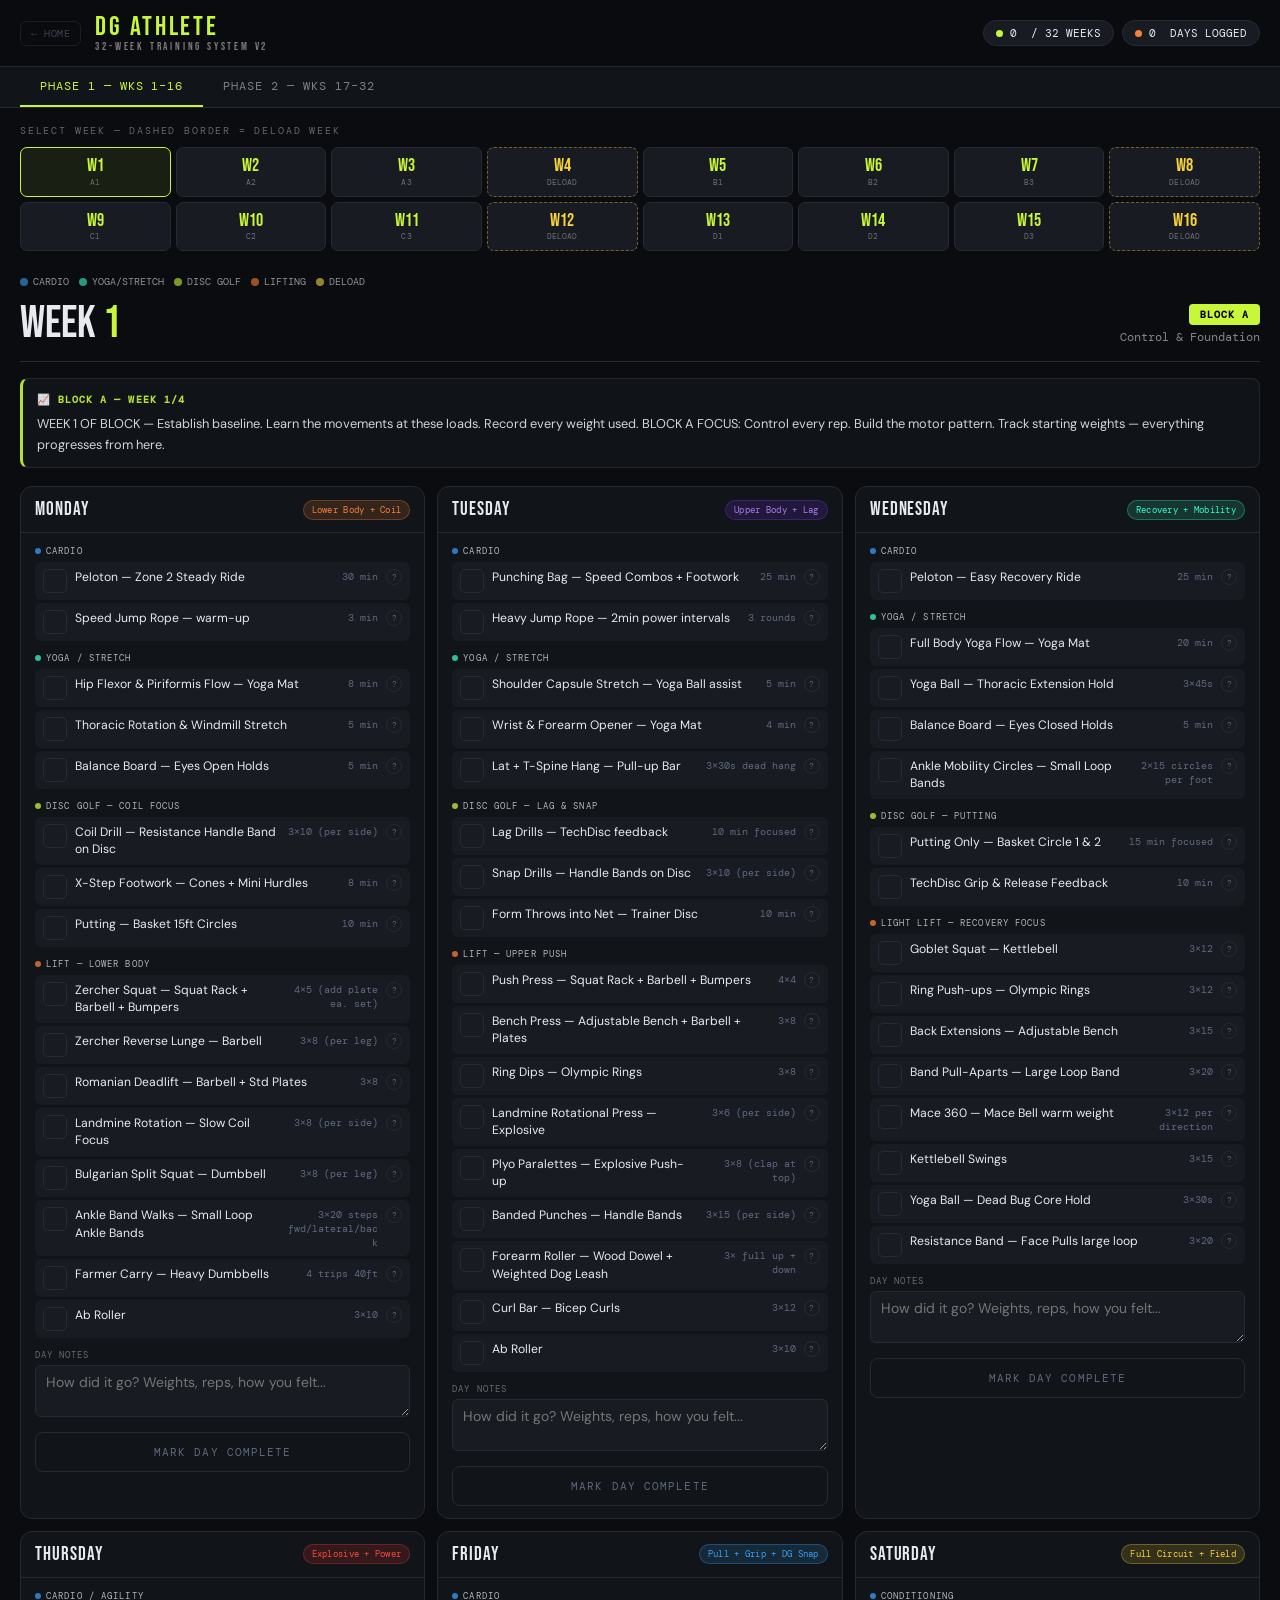
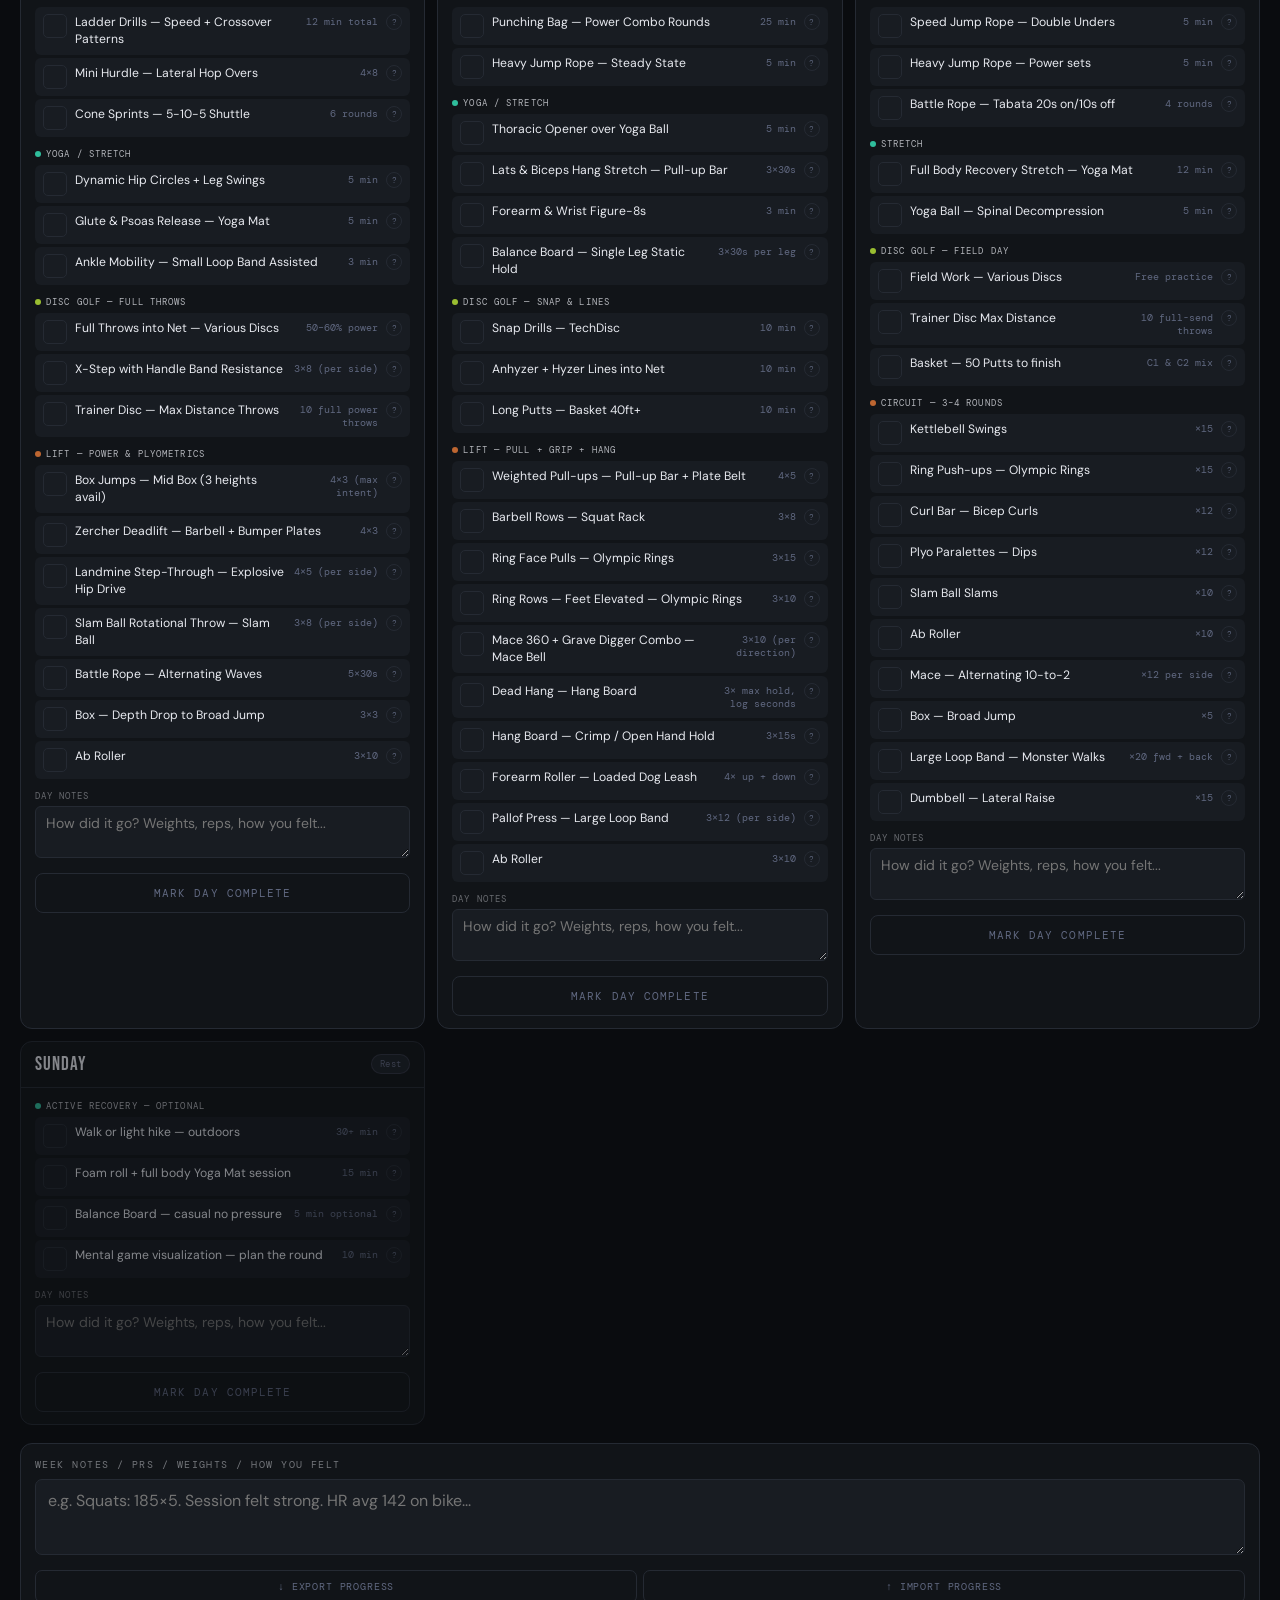
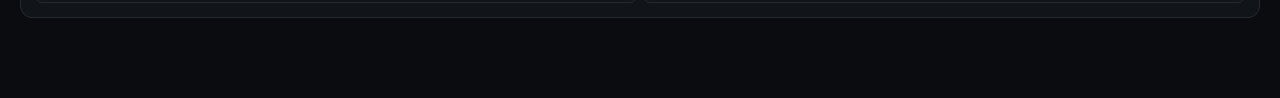
==== dg-athlete.html @ ab30f04f "next big changes" ====
<!DOCTYPE html>
<html lang="en">
<head>
<meta charset="UTF-8"/>
<meta name="viewport" content="width=device-width, initial-scale=1.0"/>
<title>DG ATHLETE — 32-Week Training System</title>
<link rel="stylesheet" href="css/base.css"/>
<style>
  /* DG theme — lime green (default, no overrides needed) */
</style>
</head>
<body>
<header>
  <div class="header-left">
    <a class="back-link" href="index.html">← HOME</a>
    <div class="logo">DG ATHLETE<span>32-WEEK TRAINING SYSTEM v2</span></div>
  </div>
  <div class="header-stats">
    <div class="stat-pill"><span class="dot"></span><span id="weeksDone">0</span>&nbsp;/ 32 WEEKS</div>
    <div class="stat-pill"><span class="dot r"></span><span id="daysDone">0</span>&nbsp;DAYS LOGGED</div>
  </div>
</header>
<div class="phase-nav">
  <div class="phase-tab active" onclick="setPhase(0)">PHASE 1 — WKS 1–16</div>
  <div class="phase-tab" onclick="setPhase(1)">PHASE 2 — WKS 17–32</div>
</div>
<div class="week-grid-wrap">
  <div class="section-label">SELECT WEEK — dashed border = deload week</div>
  <div class="week-grid" id="weekGrid"></div>
</div>
<div class="legend">
  <div class="leg-item"><div class="leg-dot" style="background:var(--cardio)"></div>CARDIO</div>
  <div class="leg-item"><div class="leg-dot" style="background:var(--yoga)"></div>YOGA/STRETCH</div>
  <div class="leg-item"><div class="leg-dot" style="background:var(--dg)"></div>DISC GOLF</div>
  <div class="leg-item"><div class="leg-dot" style="background:var(--lift)"></div>LIFTING</div>
  <div class="leg-item"><div class="leg-dot" style="background:var(--yellow)"></div>DELOAD</div>
</div>
<div class="content-area" id="contentArea"></div>
<div class="toast" id="toast"></div>
<div class="modal-overlay" id="infoModal" onclick="if(event.target===this)closeModal()">
  <div class="modal-box">
    <button class="modal-close" onclick="closeModal()">✕</button>
    <div class="modal-ex-name" id="modalName"></div>
    <div class="modal-ex-sets" id="modalSets"></div>
    <a class="modal-yt-link" id="modalYT" target="_blank" rel="noopener">▶ SEARCH YOUTUBE — HOW TO DO THIS</a>
  </div>
</div>
<script src="js/engine.js"></script>
<script src="js/dg-days.js"></script>
<script src="js/app.js"></script>
<script>
  init({
    storageKey: 'dgAthlete_v2',
    exportFilename: 'dg_athlete_progress.json',
  });
</script>
</body>
</html>
---- css/base.css ----
@import url('https://fonts.googleapis.com/css2?family=Bebas+Neue&family=DM+Mono:wght@400;500&family=DM+Sans:wght@300;400;500;600&display=swap');

/* ================================================================
   CSS VARIABLES — override accent cluster in each athlete page
================================================================ */
:root {
  --bg:#0a0c0f;--surface:#111418;--surface2:#181c22;--border:#252a33;
  --accent:#c8f73a;--accent2:#3af7c8;--accent3:#f7823a;--accent4:#7a3af7;
  --text:#e8eaf0;--muted:#606880;--red:#f74a3a;--yellow:#f7d23a;
  --cardio:#3a9ef7;--yoga:#3af7c8;--dg:#c8f73a;--lift:#f7823a;
  /* accent-lo / accent-bd: subtle tints — override these per theme */
  --accent-lo:rgba(200,247,58,.08);
  --accent-bd:rgba(200,247,58,.25);
}

*{box-sizing:border-box;margin:0;padding:0}
html{scroll-behavior:smooth}
body{background:var(--bg);color:var(--text);font-family:'DM Sans',sans-serif;min-height:100vh;overflow-x:hidden}

/* ── HEADER ── */
header{display:flex;align-items:center;justify-content:space-between;padding:14px 20px;border-bottom:1px solid var(--border);position:sticky;top:0;z-index:100;background:rgba(10,12,15,0.97);backdrop-filter:blur(10px);gap:12px}
.header-left{display:flex;align-items:center;gap:14px;flex-shrink:0}
.back-link{font-family:'DM Mono',monospace;font-size:.65rem;color:var(--muted);text-decoration:none;opacity:.6;transition:.2s;white-space:nowrap;letter-spacing:.05em;border:1px solid var(--border);padding:5px 10px;border-radius:6px}
.back-link:hover{opacity:1;color:var(--accent);border-color:var(--accent)}
.logo{font-family:'Bebas Neue',cursive;font-size:1.7rem;letter-spacing:.1em;color:var(--accent);line-height:1;flex-shrink:0}
.logo span{color:var(--text);font-size:.7rem;display:block;letter-spacing:.25em;opacity:.5}
.header-stats{display:flex;gap:8px;flex-wrap:wrap;justify-content:flex-end}
.stat-pill{background:var(--surface2);border:1px solid var(--border);border-radius:100px;padding:5px 12px;font-family:'DM Mono',monospace;font-size:.7rem;display:flex;align-items:center;gap:7px;white-space:nowrap}
.stat-pill .dot{width:7px;height:7px;border-radius:50%;background:var(--accent);flex-shrink:0}
.stat-pill .dot.r{background:var(--accent3)}

/* ── PHASE NAV ── */
.phase-nav{display:flex;padding:0 20px;border-bottom:1px solid var(--border);background:var(--surface);overflow-x:auto;-webkit-overflow-scrolling:touch}
.phase-tab{padding:11px 20px;font-family:'DM Mono',monospace;font-size:.75rem;letter-spacing:.08em;cursor:pointer;border-bottom:2px solid transparent;transition:.2s;opacity:.5;text-transform:uppercase;user-select:none;white-space:nowrap;flex-shrink:0}
.phase-tab.active{opacity:1;border-bottom-color:var(--accent);color:var(--accent)}
.phase-tab:hover{opacity:.8}

/* ── WEEK GRID ── */
.week-grid-wrap{padding:16px 20px}
.section-label{font-family:'DM Mono',monospace;font-size:.63rem;letter-spacing:.18em;opacity:.4;text-transform:uppercase;margin-bottom:10px}
.week-grid{display:grid;grid-template-columns:repeat(8,1fr);gap:5px;margin-bottom:8px}
.week-btn{background:var(--surface2);border:1px solid var(--border);border-radius:7px;padding:9px 4px;cursor:pointer;transition:.2s;text-align:center;position:relative;overflow:hidden;user-select:none;-webkit-tap-highlight-color:transparent}
.week-btn:active{transform:scale(.96)}
.week-btn.active{border-color:var(--accent);background:var(--accent-lo)}
.week-btn.completed{border-color:var(--accent2);background:rgba(58,247,200,.05)}
.week-btn.deload{border-style:dashed;border-color:rgba(247,210,58,.4)}
.week-btn .wnum{font-family:'Bebas Neue',cursive;font-size:1.15rem;color:var(--accent);line-height:1}
.week-btn.deload .wnum{color:var(--yellow)}
.week-btn.completed .wnum{color:var(--accent2)}
.week-btn .wlabel{font-size:.48rem;font-family:'DM Mono',monospace;opacity:.4;letter-spacing:.02em;margin-top:1px}
.week-btn .prog-bar{position:absolute;bottom:0;left:0;height:3px;background:var(--accent);transition:.4s}
.week-btn.completed .prog-bar{background:var(--accent2)}
.week-btn .check{position:absolute;top:4px;right:4px;width:12px;height:12px;background:var(--accent2);border-radius:50%;display:none;align-items:center;justify-content:center;font-size:.45rem;color:#000}
.week-btn.completed .check{display:flex}

/* ── LEGEND ── */
.legend{display:flex;gap:10px;padding:0 20px 14px;flex-wrap:wrap}
.leg-item{display:flex;align-items:center;gap:5px;font-size:.63rem;font-family:'DM Mono',monospace;opacity:.6}
.leg-dot{width:8px;height:8px;border-radius:50%;flex-shrink:0}

/* ── CONTENT ── */
.content-area{padding:0 20px 80px}
.week-header{display:flex;align-items:flex-start;justify-content:space-between;margin-bottom:16px;padding-bottom:14px;border-bottom:1px solid var(--border);gap:12px;flex-wrap:wrap}
.week-title{font-family:'Bebas Neue',cursive;font-size:2.8rem;line-height:1;color:var(--text)}
.week-title span{color:var(--accent)}
.week-meta{text-align:right}
.block-badge{display:inline-block;background:var(--accent);color:#000;font-family:'DM Mono',monospace;font-size:.65rem;font-weight:600;padding:4px 11px;border-radius:4px;letter-spacing:.1em;margin-bottom:4px}
.block-badge.b{background:var(--accent2)}
.block-badge.c{background:var(--accent3)}
.block-badge.d{background:var(--accent4);color:#fff}
.block-badge.deload{background:var(--yellow);color:#000}
.week-focus{font-size:.75rem;opacity:.55;font-family:'DM Mono',monospace}

/* ── PROGRESS BANNER ── */
.prog-banner{background:var(--surface);border:1px solid var(--border);border-left:3px solid var(--accent);border-radius:8px;padding:12px 14px;margin-bottom:18px;font-size:.8rem;line-height:1.65;color:var(--text);opacity:.9}
.prog-banner.deload-banner{border-left-color:var(--yellow)}
.prog-banner strong{font-family:'DM Mono',monospace;font-size:.65rem;letter-spacing:.1em;text-transform:uppercase;color:var(--accent);display:block;margin-bottom:5px}
.prog-banner.deload-banner strong{color:var(--yellow)}

/* ── DAY GRID ── */
.days-grid{display:grid;grid-template-columns:repeat(3,1fr);gap:12px}

/* ── DAY CARD ── */
.day-card{background:var(--surface);border:1px solid var(--border);border-radius:12px;overflow:hidden;transition:.2s}
.day-card.rest{opacity:.55}
.day-header{padding:11px 14px;display:flex;align-items:center;justify-content:space-between;border-bottom:1px solid var(--border);gap:8px}
.day-name{font-family:'Bebas Neue',cursive;font-size:1.2rem;letter-spacing:.05em;flex-shrink:0}
.day-tag{font-family:'DM Mono',monospace;font-size:.58rem;padding:3px 8px;border-radius:100px;letter-spacing:.03em;text-align:right}
.tag-lower{background:rgba(247,130,58,.15);color:var(--lift);border:1px solid rgba(247,130,58,.3)}
.tag-upper{background:rgba(122,58,247,.15);color:#b07af7;border:1px solid rgba(122,58,247,.3)}
.tag-recovery{background:rgba(58,247,200,.15);color:var(--accent2);border:1px solid rgba(58,247,200,.3)}
.tag-explosive{background:rgba(247,58,58,.15);color:var(--red);border:1px solid rgba(247,58,58,.3)}
.tag-pull{background:rgba(58,158,247,.15);color:var(--cardio);border:1px solid rgba(58,158,247,.3)}
.tag-circuit{background:rgba(247,210,58,.15);color:var(--yellow);border:1px solid rgba(247,210,58,.3)}
.tag-rest{background:rgba(96,104,128,.15);color:var(--muted);border:1px solid rgba(96,104,128,.3)}
.day-body{padding:12px 14px}
.segment{margin-bottom:11px}
.seg-label{font-family:'DM Mono',monospace;font-size:.58rem;letter-spacing:.12em;text-transform:uppercase;margin-bottom:5px;display:flex;align-items:center;gap:5px;opacity:.75}
.seg-dot{width:6px;height:6px;border-radius:50%;flex-shrink:0}
.seg-dot.cardio{background:var(--cardio)}
.seg-dot.yoga{background:var(--yoga)}
.seg-dot.dg{background:var(--dg)}
.seg-dot.lift{background:var(--lift)}

/* ── EXERCISE LIST ── */
.exercise-list{list-style:none;display:flex;flex-direction:column;gap:3px}
.exercise-list li{display:flex;align-items:flex-start;font-size:.76rem;padding:7px 8px;border-radius:6px;background:var(--surface2);gap:8px;min-height:36px}
.ex-name{color:var(--text);flex:1;min-width:0;line-height:1.4;word-break:break-word}
.ex-sets{font-family:'DM Mono',monospace;font-size:.63rem;color:var(--muted);flex-shrink:0;text-align:right;padding-top:1px;max-width:90px;word-break:break-word;line-height:1.35}
.ex-check{width:24px;height:24px;min-width:24px;border-radius:5px;border:1px solid var(--border);cursor:pointer;flex-shrink:0;display:flex;align-items:center;justify-content:center;font-size:.6rem;transition:.15s;-webkit-tap-highlight-color:transparent;touch-action:manipulation}
.ex-check.done{background:var(--accent);border-color:var(--accent);color:#000}

/* ── EXERCISE INFO BTN ── */
.ex-info-btn{background:none;border:1px solid var(--border);border-radius:50%;width:16px;height:16px;min-width:16px;color:var(--muted);font-size:.5rem;font-family:'DM Mono',monospace;cursor:pointer;display:flex;align-items:center;justify-content:center;flex-shrink:0;transition:.15s;padding:0}
.ex-info-btn:hover{border-color:var(--accent2);color:var(--accent2)}

/* ── DAY COMPLETE BTN ── */
.day-complete-btn{width:100%;margin-top:10px;padding:12px 8px;background:transparent;border:1px solid var(--border);border-radius:8px;color:var(--muted);font-family:'DM Mono',monospace;font-size:.68rem;letter-spacing:.1em;cursor:pointer;transition:.2s;-webkit-tap-highlight-color:transparent;touch-action:manipulation}
.day-complete-btn:active{opacity:.7}
.day-complete-btn.done{background:rgba(58,247,200,.08);border-color:var(--accent2);color:var(--accent2)}

/* ── WEEK NOTES ── */
.notes-area{margin-top:18px;background:var(--surface);border:1px solid var(--border);border-radius:12px;padding:14px}
.notes-label{font-family:'DM Mono',monospace;font-size:.65rem;letter-spacing:.14em;text-transform:uppercase;opacity:.45;margin-bottom:8px}
.notes-input{width:100%;background:var(--surface2);border:1px solid var(--border);border-radius:7px;padding:10px 12px;color:var(--text);font-family:'DM Sans',sans-serif;font-size:16px;resize:vertical;min-height:76px;-webkit-appearance:none}
.notes-input:focus{outline:none;border-color:var(--accent)}

/* ── DAY NOTES ── */
.day-notes-wrap{margin-top:8px}
.day-notes-label{font-family:'DM Mono',monospace;font-size:.55rem;letter-spacing:.12em;text-transform:uppercase;opacity:.4;margin-bottom:4px}
.day-notes-input{width:100%;background:var(--surface2);border:1px solid var(--border);border-radius:6px;padding:7px 10px;color:var(--text);font-family:'DM Sans',sans-serif;font-size:14px;resize:vertical;min-height:52px;-webkit-appearance:none}
.day-notes-input:focus{outline:none;border-color:var(--accent)}

/* ── IMPORT / EXPORT ── */
.io-row{display:flex;gap:6px;margin-top:10px}
.io-btn{flex:1;padding:9px 6px;background:transparent;border:1px solid var(--border);border-radius:7px;color:var(--muted);font-family:'DM Mono',monospace;font-size:.65rem;letter-spacing:.08em;cursor:pointer;transition:.2s}
.io-btn:hover{border-color:var(--accent);color:var(--accent)}
.io-btn.imp:hover{border-color:var(--accent2);color:var(--accent2)}

/* ── INFO MODAL ── */
.modal-overlay{position:fixed;inset:0;background:rgba(0,0,0,.82);z-index:500;display:none;align-items:center;justify-content:center;padding:20px;backdrop-filter:blur(4px)}
.modal-overlay.open{display:flex}
.modal-box{background:var(--surface);border:1px solid var(--border);border-radius:12px;padding:22px;max-width:440px;width:100%;position:relative;max-height:90vh;overflow-y:auto}
.modal-close{position:absolute;top:12px;right:14px;background:none;border:none;color:var(--muted);font-size:1.1rem;cursor:pointer;padding:4px 8px;line-height:1}
.modal-close:hover{color:var(--text)}
.modal-ex-name{font-family:'Bebas Neue',cursive;font-size:1.45rem;color:var(--text);line-height:1.2;padding-right:28px;margin-bottom:5px}
.modal-ex-sets{font-family:'DM Mono',monospace;font-size:.68rem;color:var(--accent);margin-bottom:16px;opacity:.85}
.modal-yt-link{display:flex;align-items:center;justify-content:center;gap:8px;width:100%;padding:12px;background:var(--accent-lo);border:1px solid var(--accent-bd);border-radius:8px;color:var(--accent);font-family:'DM Mono',monospace;font-size:.72rem;letter-spacing:.06em;text-decoration:none;transition:.2s}
.modal-yt-link:hover{opacity:.8}

/* ── TOAST ── */
.toast{position:fixed;bottom:20px;left:50%;transform:translateX(-50%) translateY(100px);background:var(--accent);color:#000;font-family:'DM Mono',monospace;font-size:.78rem;padding:11px 20px;border-radius:8px;opacity:0;transition:.3s;z-index:999;font-weight:600;white-space:nowrap}
.toast.show{transform:translateX(-50%) translateY(0);opacity:1}

/* ── SCROLLBAR ── */
::-webkit-scrollbar{width:4px}::-webkit-scrollbar-track{background:var(--bg)}::-webkit-scrollbar-thumb{background:var(--border);border-radius:3px}

/* ================================================================
   RESPONSIVE
================================================================ */
@media(max-width:900px){.days-grid{grid-template-columns:1fr 1fr}}

@media(max-width:600px){
  header{padding:12px 16px}
  .logo{font-size:1.5rem}
  .logo span{font-size:.62rem;letter-spacing:.15em}
  .stat-pill{font-size:.65rem;padding:4px 10px}
  .phase-nav{padding:0 16px}
  .week-grid-wrap{padding:14px 16px}
  .legend{padding:0 16px 12px;gap:8px}
  .leg-item{font-size:.6rem}
  .content-area{padding:0 16px 80px}
  .week-grid{grid-template-columns:repeat(8,1fr);gap:4px}
  .week-btn{padding:7px 2px}
  .week-btn .wnum{font-size:1rem}
  .week-btn .wlabel{display:none}
  .week-title{font-size:2.2rem}
  .days-grid{grid-template-columns:1fr;gap:10px}
  .day-tag{font-size:.55rem;padding:2px 7px}
  .exercise-list li{font-size:.74rem}
}

@media(max-width:400px){
  header{flex-direction:column;align-items:flex-start;gap:8px}
  .header-stats{width:100%;justify-content:flex-start}
  .week-grid{grid-template-columns:repeat(8,1fr);gap:3px}
  .week-btn .wnum{font-size:.9rem}
  .week-title{font-size:1.9rem}
  .prog-banner{font-size:.76rem}
  .ex-sets{max-width:75px;font-size:.6rem}
}
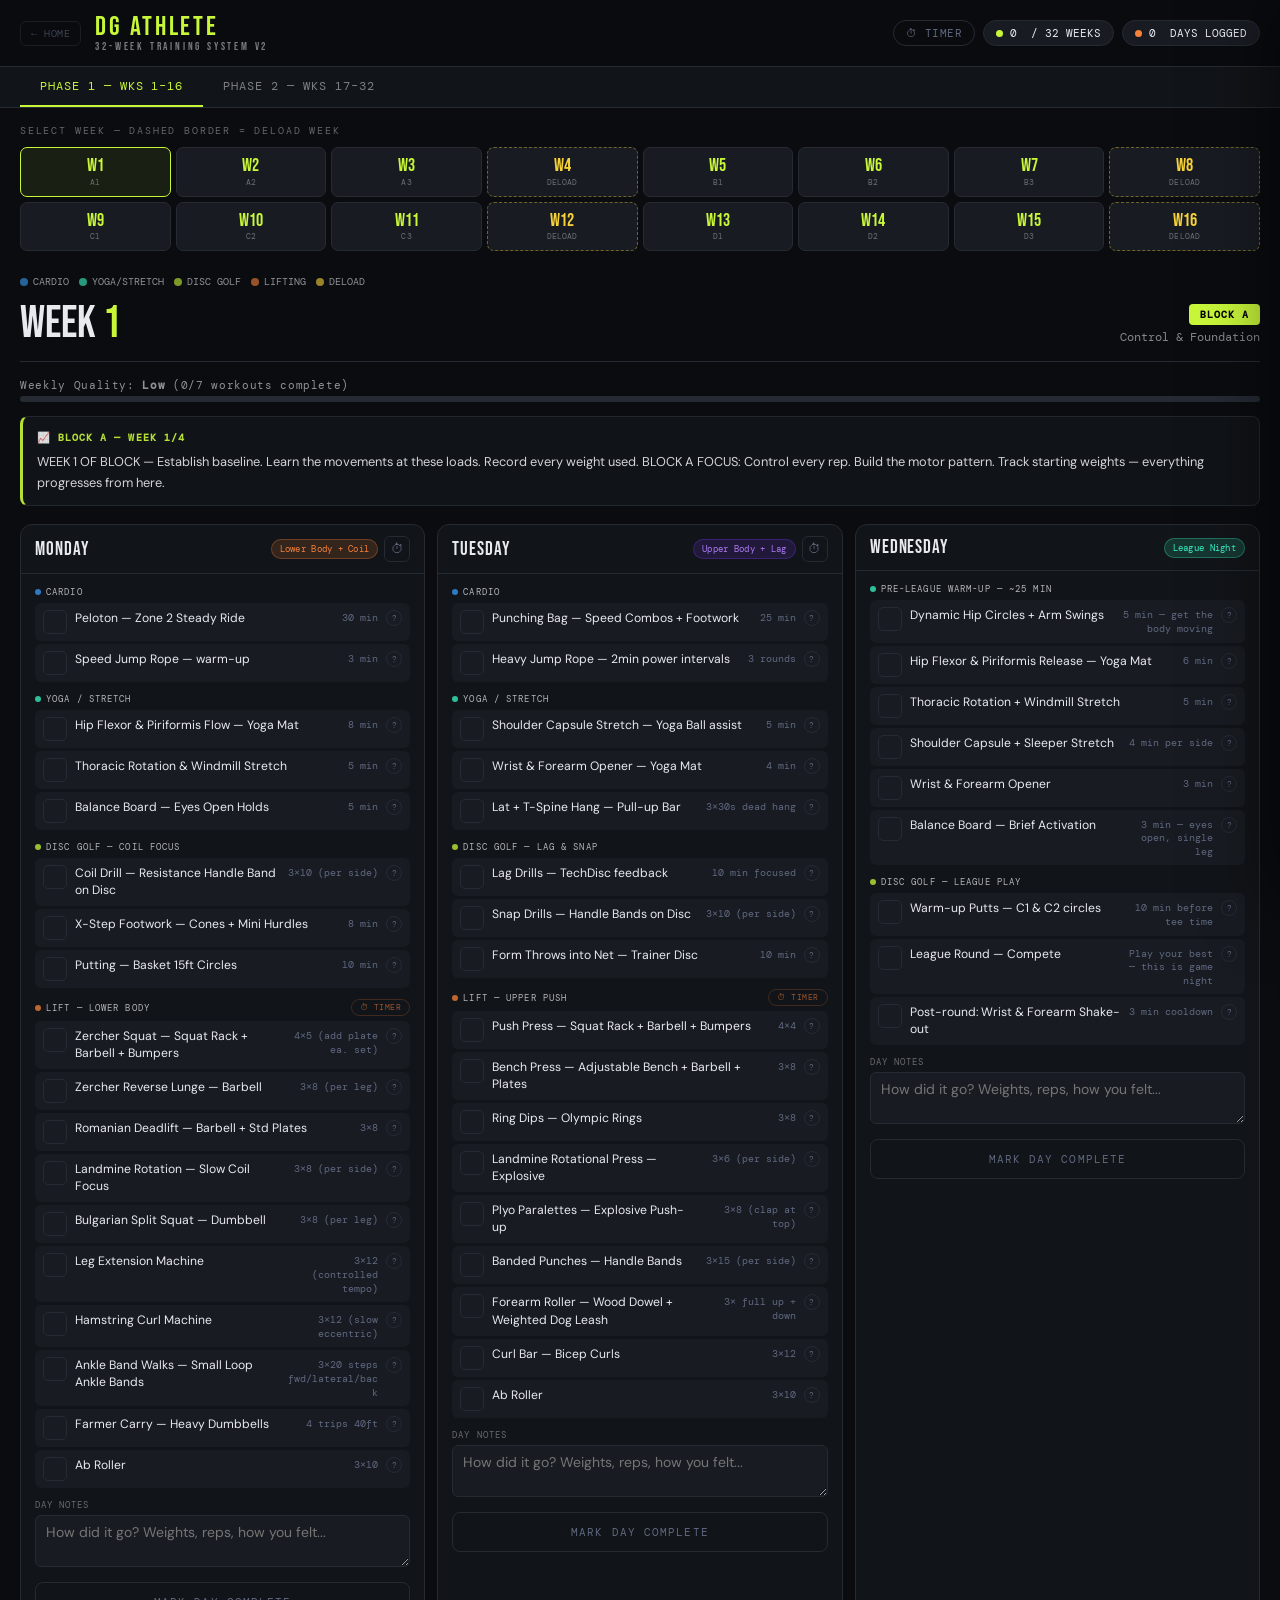
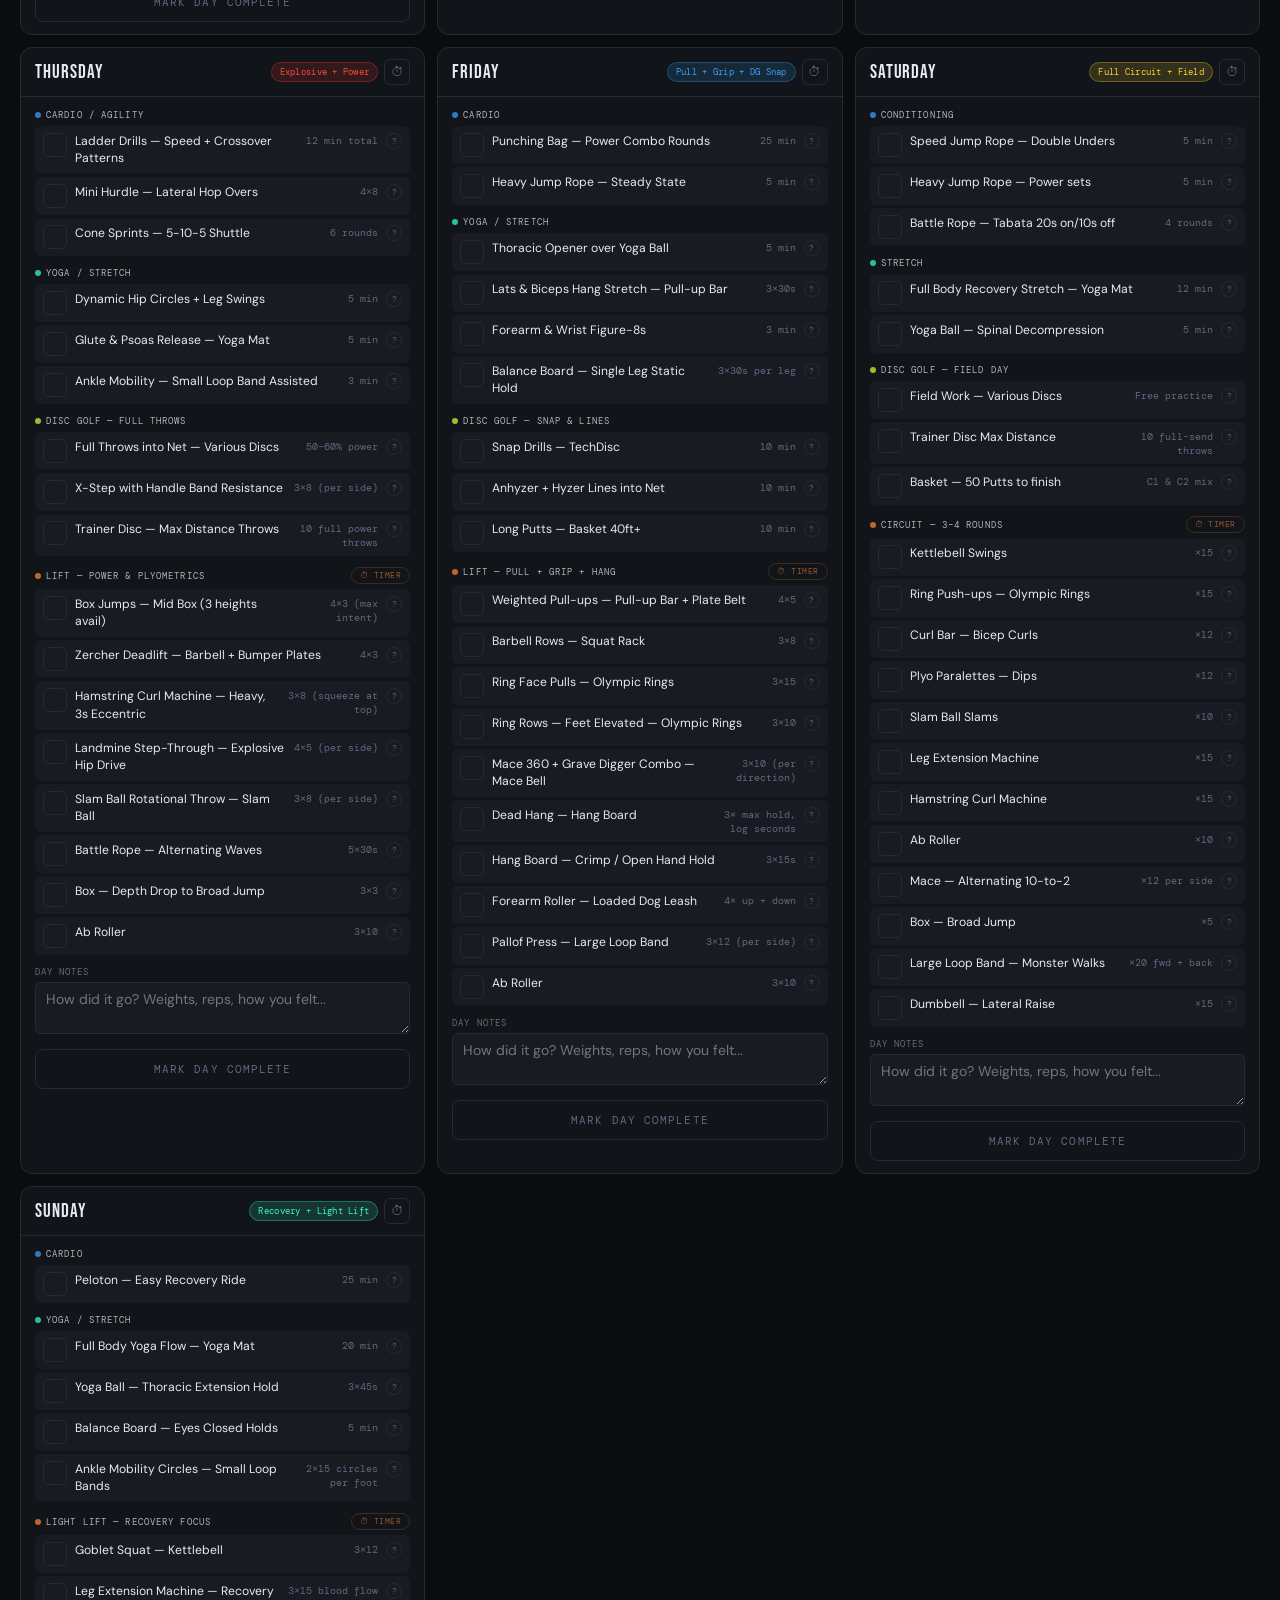
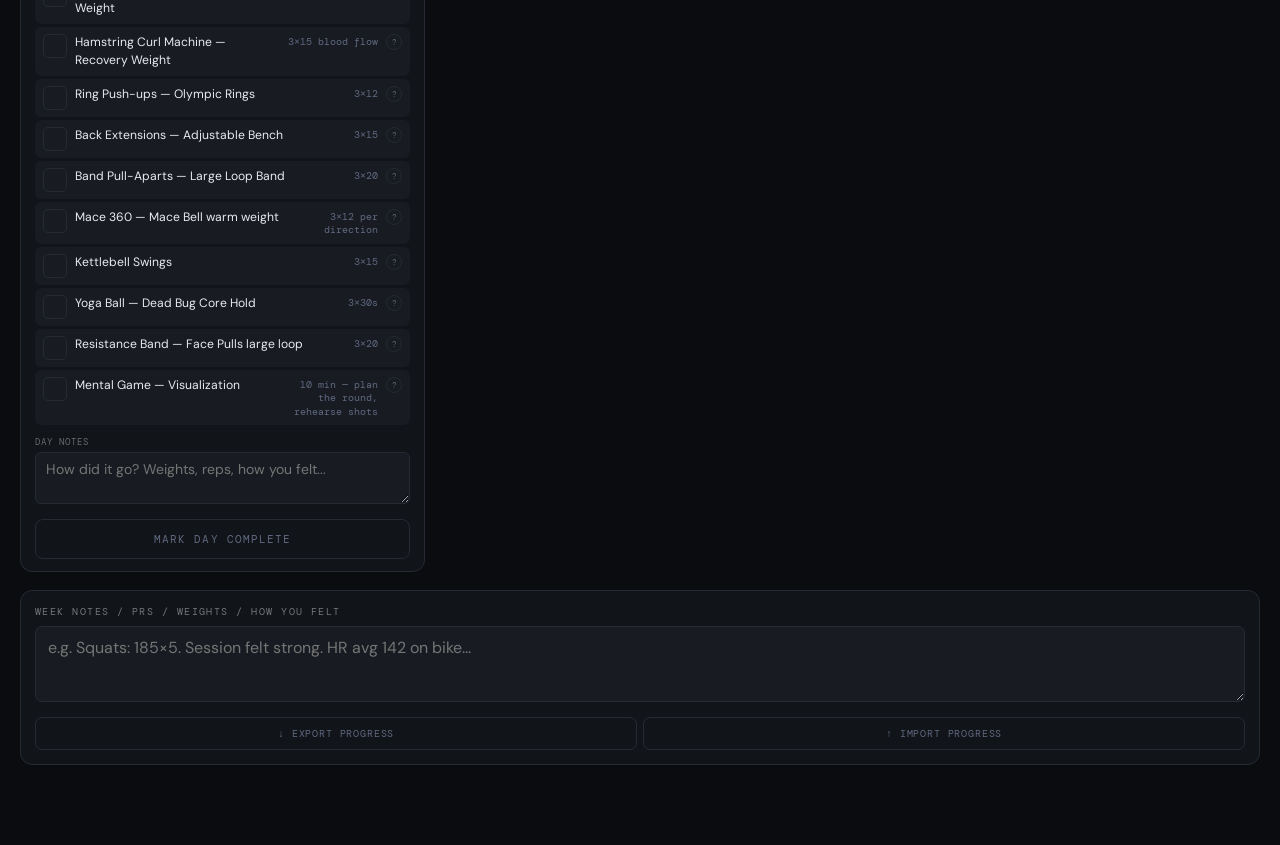
==== commit 44a316ae: "timer added for hiit" ====
--- a/dg-athlete.html
+++ b/dg-athlete.html
@@ -48,6 +48,7 @@
 <script src="js/engine.js"></script>
 <script src="js/dg-days.js"></script>
 <script src="js/app.js"></script>
+<script src="js/timer.js"></script>
 <script>
   init({
     storageKey: 'dgAthlete_v2',
--- a/css/base.css
+++ b/css/base.css
@@ -93,6 +93,9 @@
 .tag-pull{background:rgba(58,158,247,.15);color:var(--cardio);border:1px solid rgba(58,158,247,.3)}
 .tag-circuit{background:rgba(247,210,58,.15);color:var(--yellow);border:1px solid rgba(247,210,58,.3)}
 .tag-rest{background:rgba(96,104,128,.15);color:var(--muted);border:1px solid rgba(96,104,128,.3)}
+.day-header-right{display:flex;align-items:center;gap:6px;flex-shrink:0}
+.day-timer-btn{background:none;border:1px solid var(--border);border-radius:6px;color:var(--muted);font-size:.8rem;width:26px;height:26px;cursor:pointer;display:flex;align-items:center;justify-content:center;transition:.2s;flex-shrink:0;padding:0;line-height:1}
+.day-timer-btn:hover{border-color:rgba(0,212,204,.45);color:#00d4cc;background:rgba(0,212,204,.06)}
 .day-body{padding:12px 14px}
 .segment{margin-bottom:11px}
 .seg-label{font-family:'DM Mono',monospace;font-size:.58rem;letter-spacing:.12em;text-transform:uppercase;margin-bottom:5px;display:flex;align-items:center;gap:5px;opacity:.75}
@@ -126,6 +129,10 @@
 .notes-input:focus{outline:none;border-color:var(--accent)}
 
 /* ── DAY NOTES ── */
+.day-quality{margin:8px 0;font-family:'DM Mono',monospace;font-size:.72rem;opacity:.75}
+.quality-select{display:flex;gap:6px;align-items:center;margin:8px 0;font-family:'DM Mono',monospace;font-size:.65rem}
+.quality-btn{border:1px solid var(--border);border-radius:6px;background:rgba(255,255,255,.05);color:var(--muted);font-size:.6rem;padding:3px 9px;cursor:pointer;transition:.2s}
+.quality-btn.active{background:var(--accent);color:#000;border-color:var(--accent)}
 .day-notes-wrap{margin-top:8px}
 .day-notes-label{font-family:'DM Mono',monospace;font-size:.55rem;letter-spacing:.12em;text-transform:uppercase;opacity:.4;margin-bottom:4px}
 .day-notes-input{width:100%;background:var(--surface2);border:1px solid var(--border);border-radius:6px;padding:7px 10px;color:var(--text);font-family:'DM Sans',sans-serif;font-size:14px;resize:vertical;min-height:52px;-webkit-appearance:none}
@@ -189,3 +196,103 @@
   .prog-banner{font-size:.76rem}
   .ex-sets{max-width:75px;font-size:.6rem}
 }
+
+/* ================================================================
+   TIMER PANEL
+================================================================ */
+.tm-backdrop{position:fixed;inset:0;background:rgba(0,0,0,.45);z-index:290;display:none}
+.tm-backdrop.open{display:block}
+.tm-panel{
+  position:fixed;top:0;right:0;height:100vh;width:360px;
+  background:var(--bg);border-left:1px solid var(--border);
+  z-index:300;overflow-y:auto;
+  transform:translateX(105%);transition:transform .32s cubic-bezier(.4,0,.2,1);
+  box-shadow:-20px 0 70px rgba(0,0,0,.6);
+  display:flex;flex-direction:column;
+}
+.tm-panel.open{transform:translateX(0)}
+.tm-panel-header{
+  display:flex;align-items:flex-start;justify-content:space-between;gap:12px;
+  padding:14px 16px;border-bottom:1px solid var(--border);
+  position:sticky;top:0;background:var(--bg);z-index:1;
+}
+.tm-title{font-family:'Bebas Neue',cursive;font-size:1.15rem;letter-spacing:.1em;color:var(--text);line-height:1}
+.tm-source{font-family:'DM Mono',monospace;font-size:.56rem;letter-spacing:.1em;color:var(--muted);margin-top:3px;opacity:.7}
+.tm-close-btn{background:none;border:1px solid var(--border);border-radius:6px;color:var(--muted);padding:5px 10px;cursor:pointer;font-family:'DM Mono',monospace;font-size:.62rem;letter-spacing:.06em;transition:.2s;white-space:nowrap;flex-shrink:0}
+.tm-close-btn:hover{border-color:var(--text);color:var(--text)}
+.tm-body{padding:14px 16px;display:flex;flex-direction:column;gap:12px}
+
+/* Timer face */
+.tm-face{
+  border-radius:12px;border:2px solid var(--border);
+  padding:18px 14px 14px;text-align:center;background:var(--surface2);
+  transition:border-color .4s,background .4s,box-shadow .4s;
+}
+.tm-face.phase-work    {border-color:rgba(0,212,204,.5); background:rgba(0,212,204,.06); box-shadow:0 0 28px rgba(0,212,204,.1)}
+.tm-face.phase-rest-ex {border-color:rgba(247,160,48,.5);background:rgba(247,160,48,.06);box-shadow:0 0 28px rgba(247,160,48,.1)}
+.tm-face.phase-rest-rnd{border-color:rgba(168,127,255,.5);background:rgba(168,127,255,.06);box-shadow:0 0 28px rgba(168,127,255,.1)}
+.tm-face.phase-ready   {border-color:rgba(155,127,255,.4);background:rgba(155,127,255,.07)}
+.tm-face.phase-done    {border-color:rgba(200,247,58,.4); background:rgba(200,247,58,.07)}
+.tm-phase{font-family:'DM Mono',monospace;font-size:.65rem;letter-spacing:.18em;color:var(--muted);transition:color .3s}
+.tm-face.phase-work     .tm-phase{color:#00d4cc}
+.tm-face.phase-rest-ex  .tm-phase{color:#f7a030}
+.tm-face.phase-rest-rnd .tm-phase{color:#a87fff}
+.tm-face.phase-ready    .tm-phase{color:#9b7fff}
+.tm-face.phase-done     .tm-phase{color:#c8f73a}
+.tm-ex-name{font-family:'DM Sans',sans-serif;font-size:.78rem;color:var(--text);opacity:.8;margin:3px 0 0;overflow:hidden;text-overflow:ellipsis;white-space:nowrap;padding:0 4px}
+.tm-digits{font-family:'Bebas Neue',cursive;font-size:4rem;letter-spacing:.05em;line-height:1;color:var(--text);transition:color .3s;margin-top:2px}
+.tm-face.phase-work     .tm-digits{color:#00d4cc}
+.tm-face.phase-rest-ex  .tm-digits{color:#f7a030}
+.tm-face.phase-rest-rnd .tm-digits{color:#a87fff}
+.tm-face.phase-ready    .tm-digits{color:#9b7fff}
+.tm-face.phase-done     .tm-digits{color:#c8f73a}
+.tm-ex-label{font-family:'DM Mono',monospace;font-size:.65rem;letter-spacing:.1em;color:var(--text);opacity:.65;margin-top:5px}
+.tm-rnd-label{font-family:'DM Mono',monospace;font-size:.58rem;letter-spacing:.1em;color:var(--muted);margin-top:2px}
+
+/* Progress bars */
+.tm-prog-group{display:flex;flex-direction:column;gap:5px}
+.tm-prog-row{display:flex;align-items:center;gap:8px}
+.tm-prog-key{font-family:'DM Mono',monospace;font-size:.52rem;letter-spacing:.08em;color:var(--muted);width:32px;text-align:right;flex-shrink:0}
+.tm-prog-track{flex:1;height:3px;background:var(--border);border-radius:2px;overflow:hidden}
+.tm-prog-fill{height:100%;width:0%;border-radius:2px;transition:background .4s}
+
+/* Controls */
+.tm-controls{display:flex;gap:8px}
+.tm-btn{font-family:'DM Mono',monospace;font-size:.65rem;letter-spacing:.1em;padding:10px 10px;border-radius:7px;border:1px solid var(--border);background:var(--surface2);color:var(--text);cursor:pointer;transition:.2s;flex:1}
+.tm-btn:hover{border-color:var(--text)}
+.tm-btn.primary{background:#00d4cc;border-color:#00d4cc;color:#000;font-weight:600}
+.tm-btn.primary:hover{filter:brightness(1.1)}
+.tm-btn:disabled{opacity:.3;cursor:default}
+
+/* Settings inside panel */
+.tm-settings{background:var(--surface);border:1px solid var(--border);border-radius:10px;padding:14px;display:flex;flex-direction:column;gap:10px}
+.tm-srow{display:grid;grid-template-columns:1fr 1fr;gap:10px}
+.tm-sgroup{display:flex;flex-direction:column;gap:5px}
+.tm-slabel{font-family:'DM Mono',monospace;font-size:.55rem;letter-spacing:.12em;color:var(--muted);text-transform:uppercase;display:flex;align-items:center;gap:4px}
+.tm-slabel .tdot{display:inline-block;width:6px;height:6px;border-radius:50%;flex-shrink:0}
+.tm-tinputs{display:flex;align-items:center;gap:4px}
+.tm-tinputs span{font-family:'DM Mono',monospace;font-size:.58rem;color:var(--muted)}
+.tm-input{background:var(--surface2);border:1px solid var(--border);border-radius:5px;color:var(--text);font-family:'DM Mono',monospace;font-size:.95rem;padding:6px 4px;width:46px;text-align:center;-moz-appearance:textfield}
+.tm-input::-webkit-outer-spin-button,.tm-input::-webkit-inner-spin-button{-webkit-appearance:none}
+.tm-input:focus{outline:none;border-color:rgba(0,212,204,.5)}
+.tm-input.wide{width:58px}
+
+/* Header nav timer button */
+.timer-open-btn{background:transparent;border:1px solid var(--border);border-radius:100px;padding:5px 12px;font-family:'DM Mono',monospace;font-size:.68rem;display:flex;align-items:center;gap:5px;white-space:nowrap;color:var(--muted);cursor:pointer;transition:.2s;letter-spacing:.04em}
+.timer-open-btn:hover{border-color:rgba(0,212,204,.5);color:#00d4cc}
+
+/* Lift segment timer button */
+.seg-timer-btn{margin-left:auto;background:none;border:1px solid rgba(247,130,58,.35);border-radius:100px;color:var(--lift);font-family:'DM Mono',monospace;font-size:.52rem;padding:2px 8px;cursor:pointer;transition:.2s;letter-spacing:.06em;flex-shrink:0;opacity:.8}
+.seg-timer-btn:hover{background:rgba(247,130,58,.1);border-color:var(--lift);opacity:1}
+
+/* Weekly progress bar */
+.quality-summary{font-family:'DM Mono',monospace;font-size:.68rem;letter-spacing:.06em;opacity:.6;margin-bottom:4px}
+.weekly-progress-bar{width:100%;height:6px;background:var(--border);border-radius:3px;overflow:hidden;margin-bottom:14px}
+.weekly-progress-fill{height:100%;border-radius:3px;transition:width .4s}
+
+/* Mobile: full bottom sheet */
+@media(max-width:600px){
+  .tm-backdrop.open{display:block}
+  .tm-panel{width:100%;border-left:none;border-top:1px solid var(--border);border-radius:16px 16px 0 0;top:auto;bottom:0;height:88vh;transform:translateY(105%)}
+  .tm-panel.open{transform:translateY(0)}
+}
